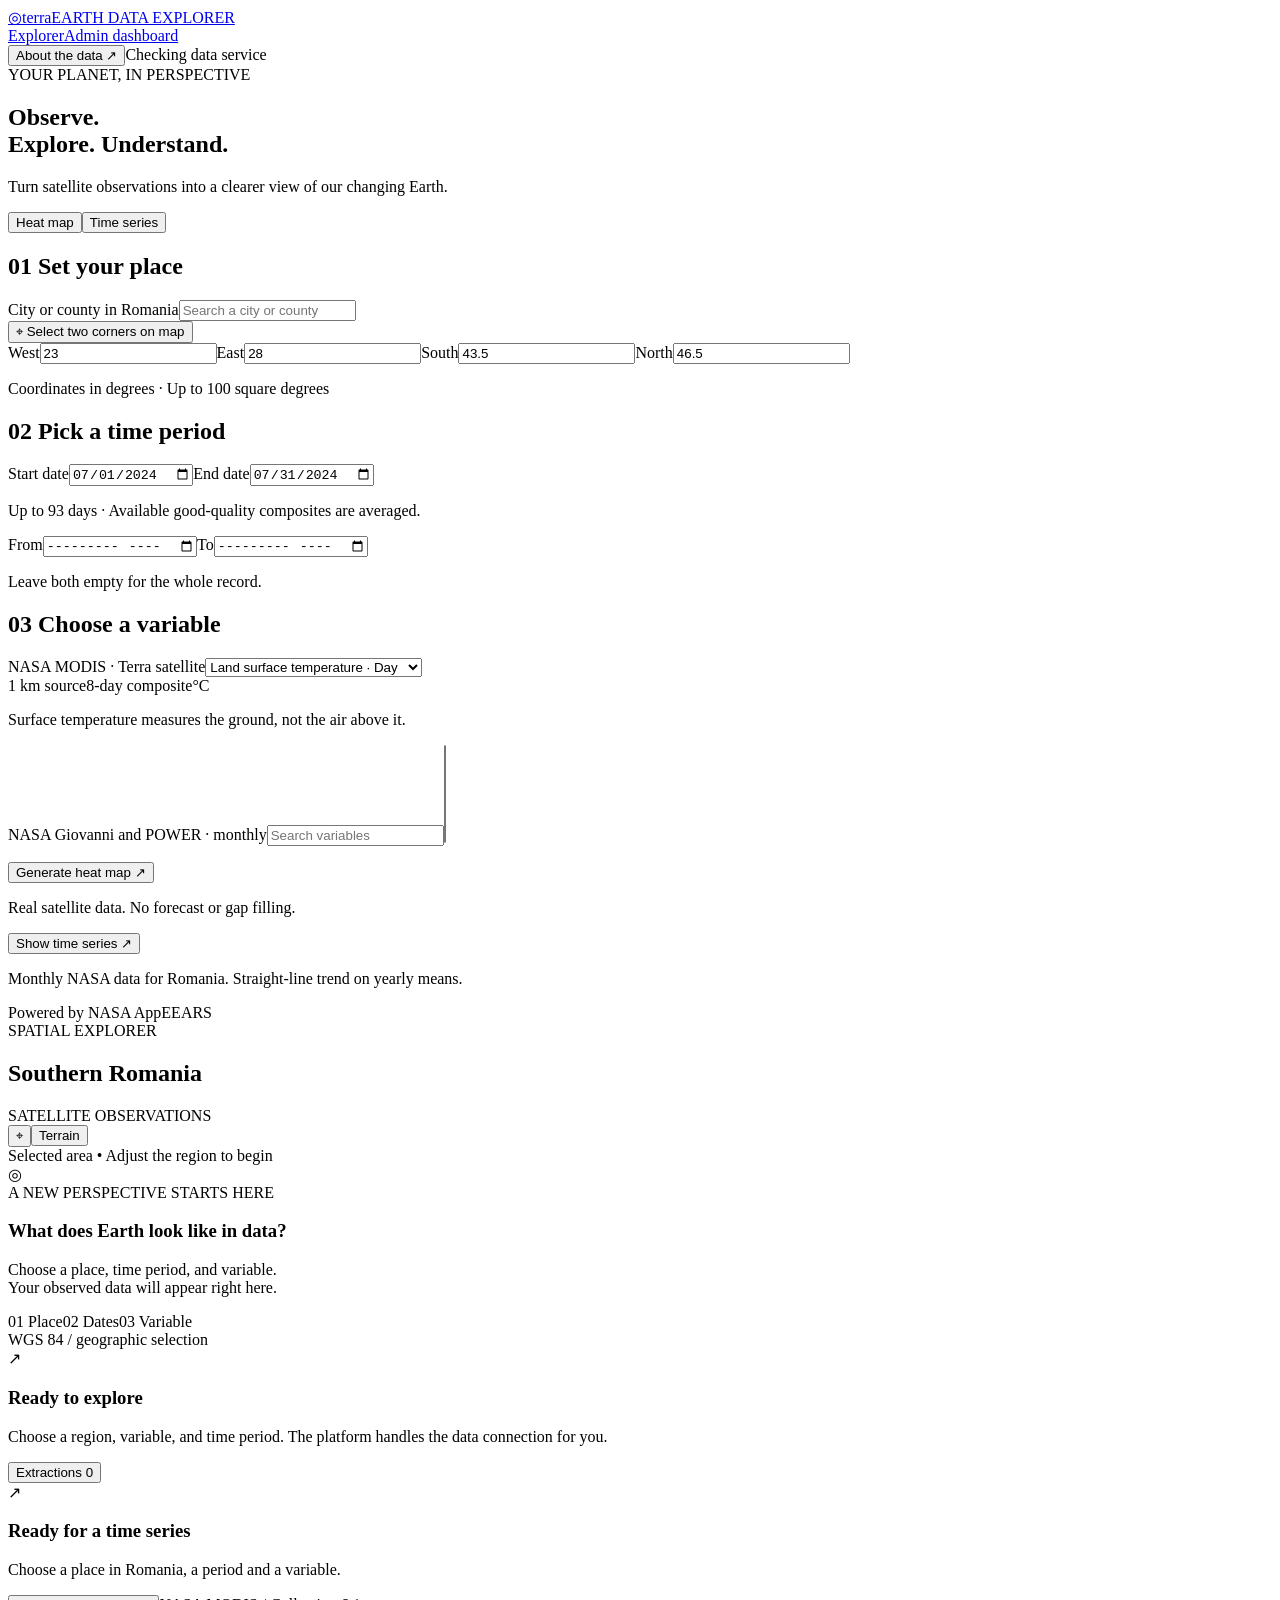
==== static/index.html @ 190c52e5 "Ask for the place first and list only the variables with data there The page now runs place, period," ====
<!doctype html>
<html lang="en">
<head>
  <meta charset="utf-8"><meta name="viewport" content="width=device-width,initial-scale=1">
  <title>Terra / Earth Data Explorer</title>
  <meta name="description" content="Explore observed NASA satellite data across space and time.">
  <link rel="icon" href="data:image/svg+xml,%3Csvg xmlns='http://www.w3.org/2000/svg' viewBox='0 0 60 60'%3E%3Crect width='60' height='60' rx='15' fill='%231b4844'/%3E%3Ccircle cx='30' cy='30' r='18' stroke='%23d5eea0' fill='none' stroke-width='2'/%3E%3Cpath d='M12 30h36M30 12c-16 15-16 21 0 36M30 12c16 15 16 21 0 36' fill='none' stroke='%23d5eea0' stroke-width='2'/%3E%3C/svg%3E">
  <link rel="stylesheet" href="/vendor/leaflet.css"><link rel="stylesheet" href="/style.css">
  <script src="/vendor/leaflet.js" defer></script><script src="/app.js" defer></script><script src="/series.js" defer></script>
</head>
<body>
<header class="topbar">
  <a class="brand" href="/" aria-label="Terra home"><span class="brandmark">◎</span>terra<span class="brand-divider"></span><span class="brand-sub">EARTH DATA EXPLORER</span></a>
  <nav class="top-nav" aria-label="Main navigation"><a class="active" href="/">Explorer</a><a href="/admin" id="admin-link">Admin dashboard</a></nav><div class="top-actions"><button class="text-button" id="about-button">About the data ↗</button><span id="service-badge" class="connection" role="status"><span class="dot"></span><span id="service-label">Checking data service</span></span></div>
</header>
<main class="workspace">
  <aside class="sidebar">
    <div class="intro"><div class="eyebrow">YOUR PLANET, IN PERSPECTIVE</div><h1>Observe. <br>Explore. Understand.</h1><p>Turn satellite observations into a clearer view of our changing Earth.</p></div>
    <form id="explore-form">
      <div class="mode-switch" role="group" aria-label="What to show"><button type="button" id="mode-heat" class="active">Heat map</button><button type="button" id="mode-series">Time series</button></div>
      <section class="control-section"><h2><span>01</span> Set your place</h2>
        <label for="place-search">City or county in Romania</label><input id="place-search" type="search" placeholder="Search a city or county" autocomplete="off"><div id="place-results"></div>
        <button type="button" class="outline-button full" id="draw-button"><span>⌖</span> Select two corners on map</button>
        <div class="bounds-grid"><label>West<input id="west" type="number" step="any" min="-180" max="180" value="23" required></label><label>East<input id="east" type="number" step="any" min="-180" max="180" value="28" required></label><label>South<input id="south" type="number" step="any" min="-85" max="85" value="43.5" required></label><label>North<input id="north" type="number" step="any" min="-85" max="85" value="46.5" required></label></div>
        <p class="field-note">Coordinates in degrees · Up to 100 square degrees</p>
      </section>
      <section class="control-section"><h2><span>02</span> Pick a time period</h2>
        <div class="heat-only"><div class="date-grid"><label>Start date<input id="start" type="date" value="2024-07-01" min="2000-02-24" required></label><label>End date<input id="end" type="date" value="2024-07-31" min="2000-02-24" required></label></div>
        <p class="field-note">Up to 93 days · Available good-quality composites are averaged.</p></div>
        <div class="series-only"><div class="date-grid"><label>From<input id="series-start" type="month" min="1948-01"></label><label>To<input id="series-end" type="month" min="1948-01"></label></div><p class="field-note">Leave both empty for the whole record.</p></div>
      </section>
            <section class="control-section"><h2><span>03</span> Choose a variable</h2>
        <div class="heat-only"><label for="variable">NASA MODIS · Terra satellite</label><select id="variable" name="variable"><option value="lst_day">Land surface temperature · Day</option><option value="lst_night">Land surface temperature · Night</option><option value="ndvi">Vegetation greenness · NDVI</option><option value="evi">Enhanced vegetation index · EVI</option></select>
        <div class="tags"><span>1 km source</span><span id="cadence">8-day composite</span><span id="unit">°C</span></div><p class="field-note" id="variable-note">Surface temperature measures the ground, not the air above it.</p></div>
        <div class="series-only"><label for="series-filter">NASA Giovanni and POWER · monthly</label><input id="series-filter" type="search" placeholder="Search variables" autocomplete="off"><select id="series-variable" size="6" aria-label="Variable"></select><p class="field-note" id="series-variable-note"></p></div>
      </section>
<div class="submit-area"><div class="heat-only"><div id="service-note" class="service-note" hidden></div><button class="primary-button full" type="submit" id="generate-button">Generate heat map <span>↗</span></button><p>Real satellite data. No forecast or gap filling.</p></div><div class="series-only"><button class="primary-button full" type="button" id="series-button">Show time series <span>↗</span></button><p>Monthly NASA data for Romania. Straight-line trend on yearly means.</p></div></div>
    </form>
    <div class="sidebar-footer heat-only"><span class="source-dot"></span> Powered by NASA AppEEARS</div>
  </aside>
  <section class="explorer" aria-label="Earth data map">
    <div class="map-heading"><div><div class="eyebrow">SPATIAL EXPLORER</div><h2 id="map-title">Southern Romania</h2></div><span class="data-badge heat-only">SATELLITE OBSERVATIONS</span></div>
    <div class="map-wrap"><div id="map" aria-label="Interactive map. Use the coordinate fields as a keyboard alternative."></div>
      <div class="map-tools"><button id="fit-button" title="Fit selected region" aria-label="Fit selected region">⌖</button><button id="basemap-button" title="Switch basemap">Terrain</button></div>
      <div class="map-hint" id="map-hint">Selected area <span>•</span> Adjust the region to begin</div>
      <div class="empty-card" id="empty-card"><div class="orb">◎</div><span class="eyebrow">A NEW PERSPECTIVE STARTS HERE</span><h3>What does Earth look like in data?</h3><p>Choose a place, time period, and variable.<br>Your observed data will appear right here.</p><div class="empty-steps"><span>01 Place</span><span>02 Dates</span><span>03 Variable</span></div></div>
      <div class="legend" id="legend" hidden><div class="legend-top"><strong id="legend-title">Temperature</strong><span id="legend-unit">°C</span></div><div class="gradient" id="gradient"></div><div class="legend-values"><span id="legend-min"></span><span id="legend-max"></span></div><label class="opacity-label">Layer opacity<input id="opacity" type="range" min="0" max="1" step="0.05" value="0.85"></label><p>Transparent areas = no good-quality data</p></div>
      <div class="map-coordinates" id="map-coordinates">WGS 84 / geographic selection</div>
    </div>
    <div class="bottom-panel">
      <div class="status-row heat-only"><div class="status-icon" id="status-icon">↗</div><div class="status-copy"><h3 id="status-title">Ready to explore</h3><p id="status-message" role="status" aria-live="polite">Choose a region, variable, and time period. The platform handles the data connection for you.</p><a id="task-link" href="https://appeears.earthdatacloud.nasa.gov/" target="_blank" rel="noreferrer" hidden></a></div><button id="history-button" class="outline-button">Extractions <span id="job-count">0</span></button></div>
      <div class="status-row series-only" id="series-status"><div class="status-icon" id="series-status-icon">↗</div><div class="status-copy"><h3 id="series-status-title">Ready for a time series</h3><p id="series-status-message" role="status" aria-live="polite">Choose a place in Romania, a period and a variable.</p></div></div>
      <div id="result-panel" hidden><div class="result-toolbar"><label for="frame">View composite<select id="frame"><option value="mean">Period mean</option></select></label><div class="download-links"><a id="download-tif" class="outline-button">GeoTIFF ↓</a><a id="download-png" class="outline-button">PNG ↓</a><a id="download-json" class="text-button">Metadata ↗</a></div></div><div class="stats"><div><span>MEAN</span><strong id="stat-mean">—</strong></div><div><span>MINIMUM</span><strong id="stat-min">—</strong></div><div><span>MAXIMUM</span><strong id="stat-max">—</strong></div><div><span>VALID COVERAGE</span><strong id="stat-coverage">—</strong></div></div><p class="field-note">Display-grid statistics · Equal weight per source composite · Missing pixels stay blank</p></div>
      <div id="series-panel" hidden><h3 id="series-title"></h3><svg id="series-chart" viewBox="0 0 800 260" role="img" aria-label="Time series chart"></svg><p id="series-trend" role="status"></p><p class="field-note" id="series-note"></p></div>
    </div>
    <footer class="main-footer"><button class="text-button" id="method-button">Data & methodology ↗</button><span class="heat-only">NASA MODIS <span class="footer-sep">/</span> Collection 6.1</span></footer>
  </section>
</main>
<dialog id="about-dialog"><div class="dialog-top"><div class="eyebrow">DATA & METHODOLOGY</div><button class="close-button" data-close aria-label="Close">×</button></div><h2>Observations, made visible.</h2><p>This app uses NASA AppEEARS to retrieve MODIS Terra Collection 6.1 satellite products: land-surface temperature (MOD11A2) and vegetation indices (MOD13A2).</p><h3>What the colors mean</h3><p>Colors represent physical temperature or a vegetation index. Values are satellite retrievals and composites, not forecasts. Clouds, missing observations, and pixels that fail the quality checks stay transparent.</p><h3>A careful view of time</h3><p>Temperature products span 8 days; vegetation products span 16. The period map is an equally weighted mean of available composites, not a daily or duration-weighted average. Composite start dates identify frames; their observation windows may extend beyond your dates.</p><h3>Display resolution</h3><p>Sources are approximately 1 km. For a responsive map, the app samples a grid of up to 640 pixels per side using nearest neighbors. GeoTIFF exports use that same Web Mercator grid. Statistics describe displayed pixels, not an area-weighted regional mean. Metadata includes the NASA task ID, source filenames, checksums, quality rules, and scale factors.</p><div class="source-links"><a href="https://appeears.earthdatacloud.nasa.gov/api/" target="_blank" rel="noreferrer">AppEEARS · active data provider ↗</a><a href="https://giovanni.gsfc.nasa.gov/" target="_blank" rel="noreferrer">Giovanni · time series ↗</a><a href="https://power.larc.nasa.gov/" target="_blank" rel="noreferrer">NASA POWER · time series ↗</a><a href="https://www.ncei.noaa.gov/cdo-web/" target="_blank" rel="noreferrer">NOAA CDO · station observations ↗</a></div><h3>Time series</h3><p>Monthly values for Romania from NASA Giovanni and NASA POWER. Each variable says whether it is a satellite measurement or a model product. A town is the grid cell that contains it; a box is the mean of the grid cells inside it, weighted by area; a county is the box around its towns, not its exact outline. The trend is a straight line through the yearly means of complete years, with the p-value of its slope and the Mann-Kendall test beside it.</p><p class="field-note">Heat maps come through AppEEARS; time series through Giovanni and POWER. NOAA CDO is a reference link only. Town names: GeoNames, CC BY 4.0.</p></dialog>
<dialog id="history-dialog"><div class="dialog-top"><div class="eyebrow">THIS SERVER SESSION</div><button class="close-button" data-close aria-label="Close">×</button></div><h2>Your extractions</h2><p>Tasks continue while this server is running. Download results before the server restarts. Your extraction history is private to this browser session.</p><div id="history-list"></div></dialog>
<noscript>This application requires JavaScript for the interactive map and NASA data requests.</noscript>
</body></html>
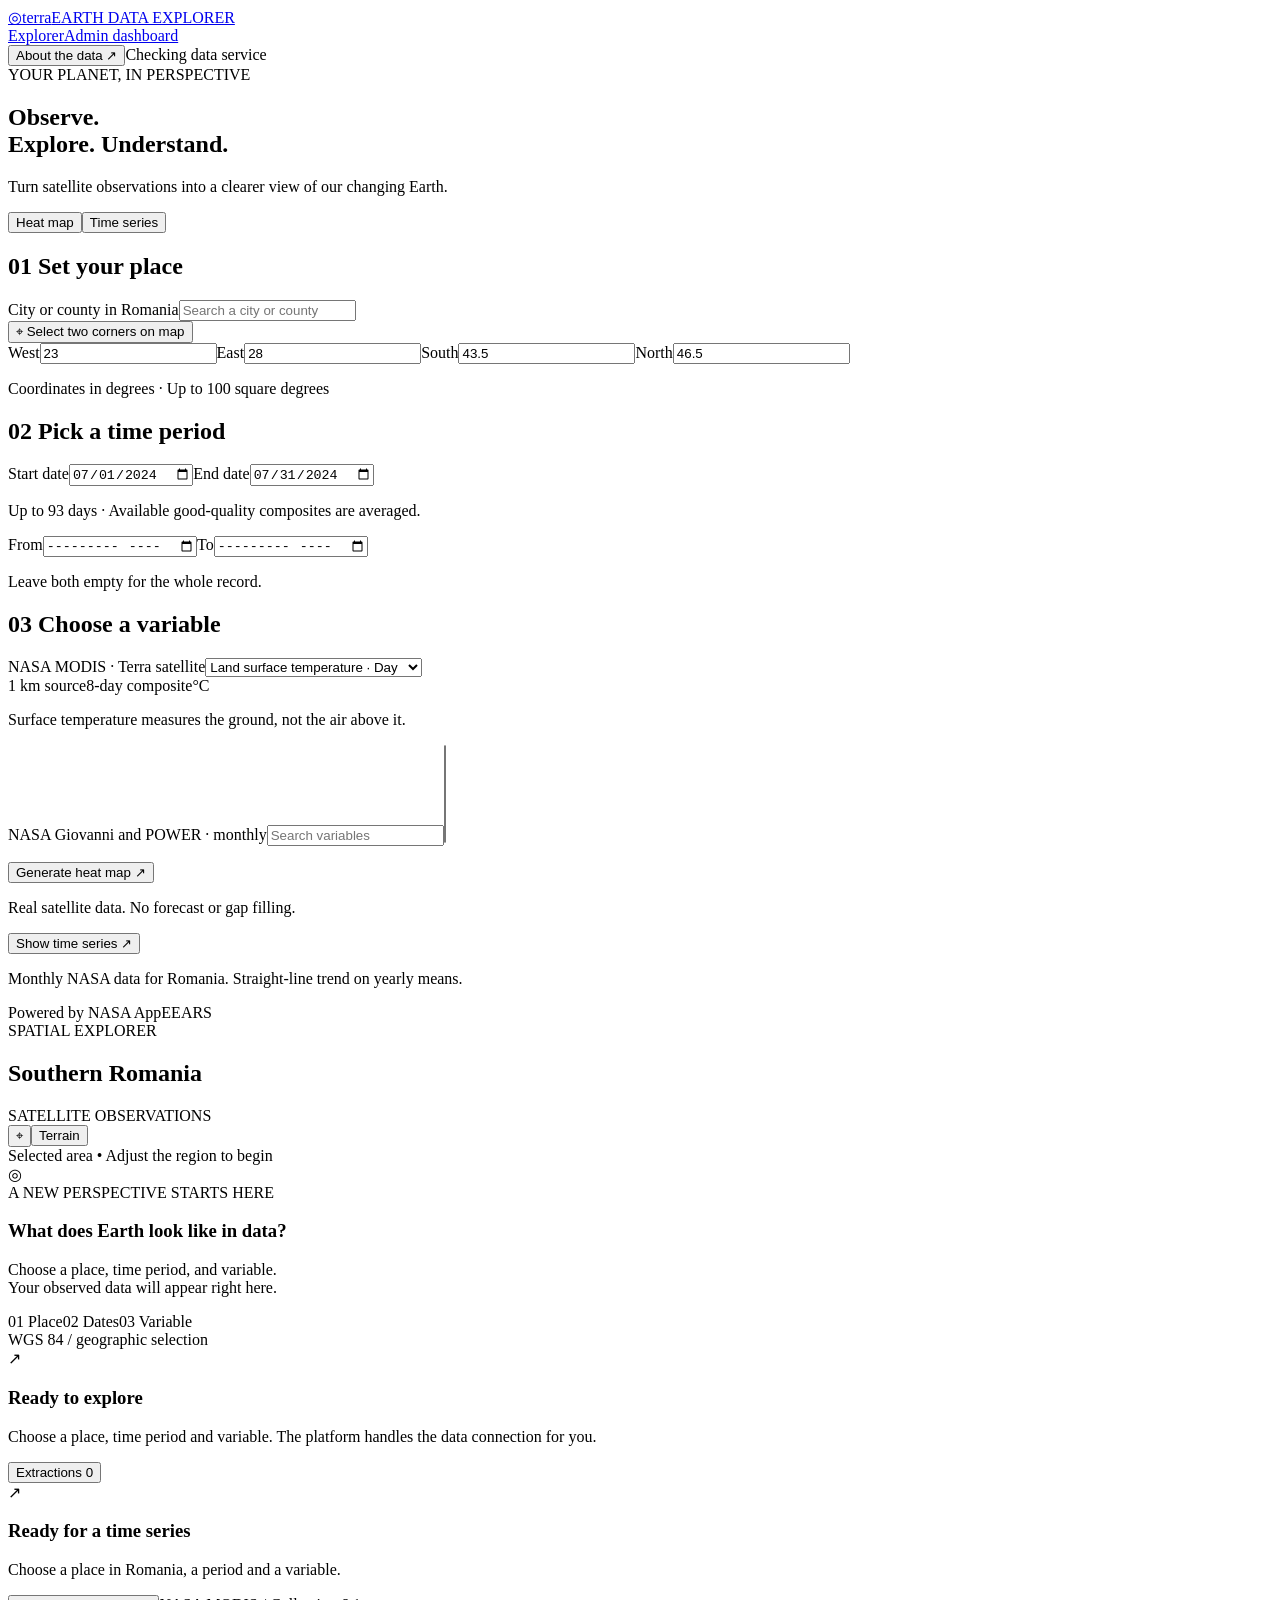
==== commit bba470e1: "Fix the findings of the follow-up review Enter in the place search box sent the form, so a heat map " ====
--- a/static/index.html
+++ b/static/index.html
@@ -48,7 +48,7 @@
       <div class="map-coordinates" id="map-coordinates">WGS 84 / geographic selection</div>
     </div>
     <div class="bottom-panel">
-      <div class="status-row heat-only"><div class="status-icon" id="status-icon">↗</div><div class="status-copy"><h3 id="status-title">Ready to explore</h3><p id="status-message" role="status" aria-live="polite">Choose a region, variable, and time period. The platform handles the data connection for you.</p><a id="task-link" href="https://appeears.earthdatacloud.nasa.gov/" target="_blank" rel="noreferrer" hidden></a></div><button id="history-button" class="outline-button">Extractions <span id="job-count">0</span></button></div>
+      <div class="status-row heat-only"><div class="status-icon" id="status-icon">↗</div><div class="status-copy"><h3 id="status-title">Ready to explore</h3><p id="status-message" role="status" aria-live="polite">Choose a place, time period and variable. The platform handles the data connection for you.</p><a id="task-link" href="https://appeears.earthdatacloud.nasa.gov/" target="_blank" rel="noreferrer" hidden></a></div><button id="history-button" class="outline-button">Extractions <span id="job-count">0</span></button></div>
       <div class="status-row series-only" id="series-status"><div class="status-icon" id="series-status-icon">↗</div><div class="status-copy"><h3 id="series-status-title">Ready for a time series</h3><p id="series-status-message" role="status" aria-live="polite">Choose a place in Romania, a period and a variable.</p></div></div>
       <div id="result-panel" hidden><div class="result-toolbar"><label for="frame">View composite<select id="frame"><option value="mean">Period mean</option></select></label><div class="download-links"><a id="download-tif" class="outline-button">GeoTIFF ↓</a><a id="download-png" class="outline-button">PNG ↓</a><a id="download-json" class="text-button">Metadata ↗</a></div></div><div class="stats"><div><span>MEAN</span><strong id="stat-mean">—</strong></div><div><span>MINIMUM</span><strong id="stat-min">—</strong></div><div><span>MAXIMUM</span><strong id="stat-max">—</strong></div><div><span>VALID COVERAGE</span><strong id="stat-coverage">—</strong></div></div><p class="field-note">Display-grid statistics · Equal weight per source composite · Missing pixels stay blank</p></div>
       <div id="series-panel" hidden><h3 id="series-title"></h3><svg id="series-chart" viewBox="0 0 800 260" role="img" aria-label="Time series chart"></svg><p id="series-trend" role="status"></p><p class="field-note" id="series-note"></p></div>
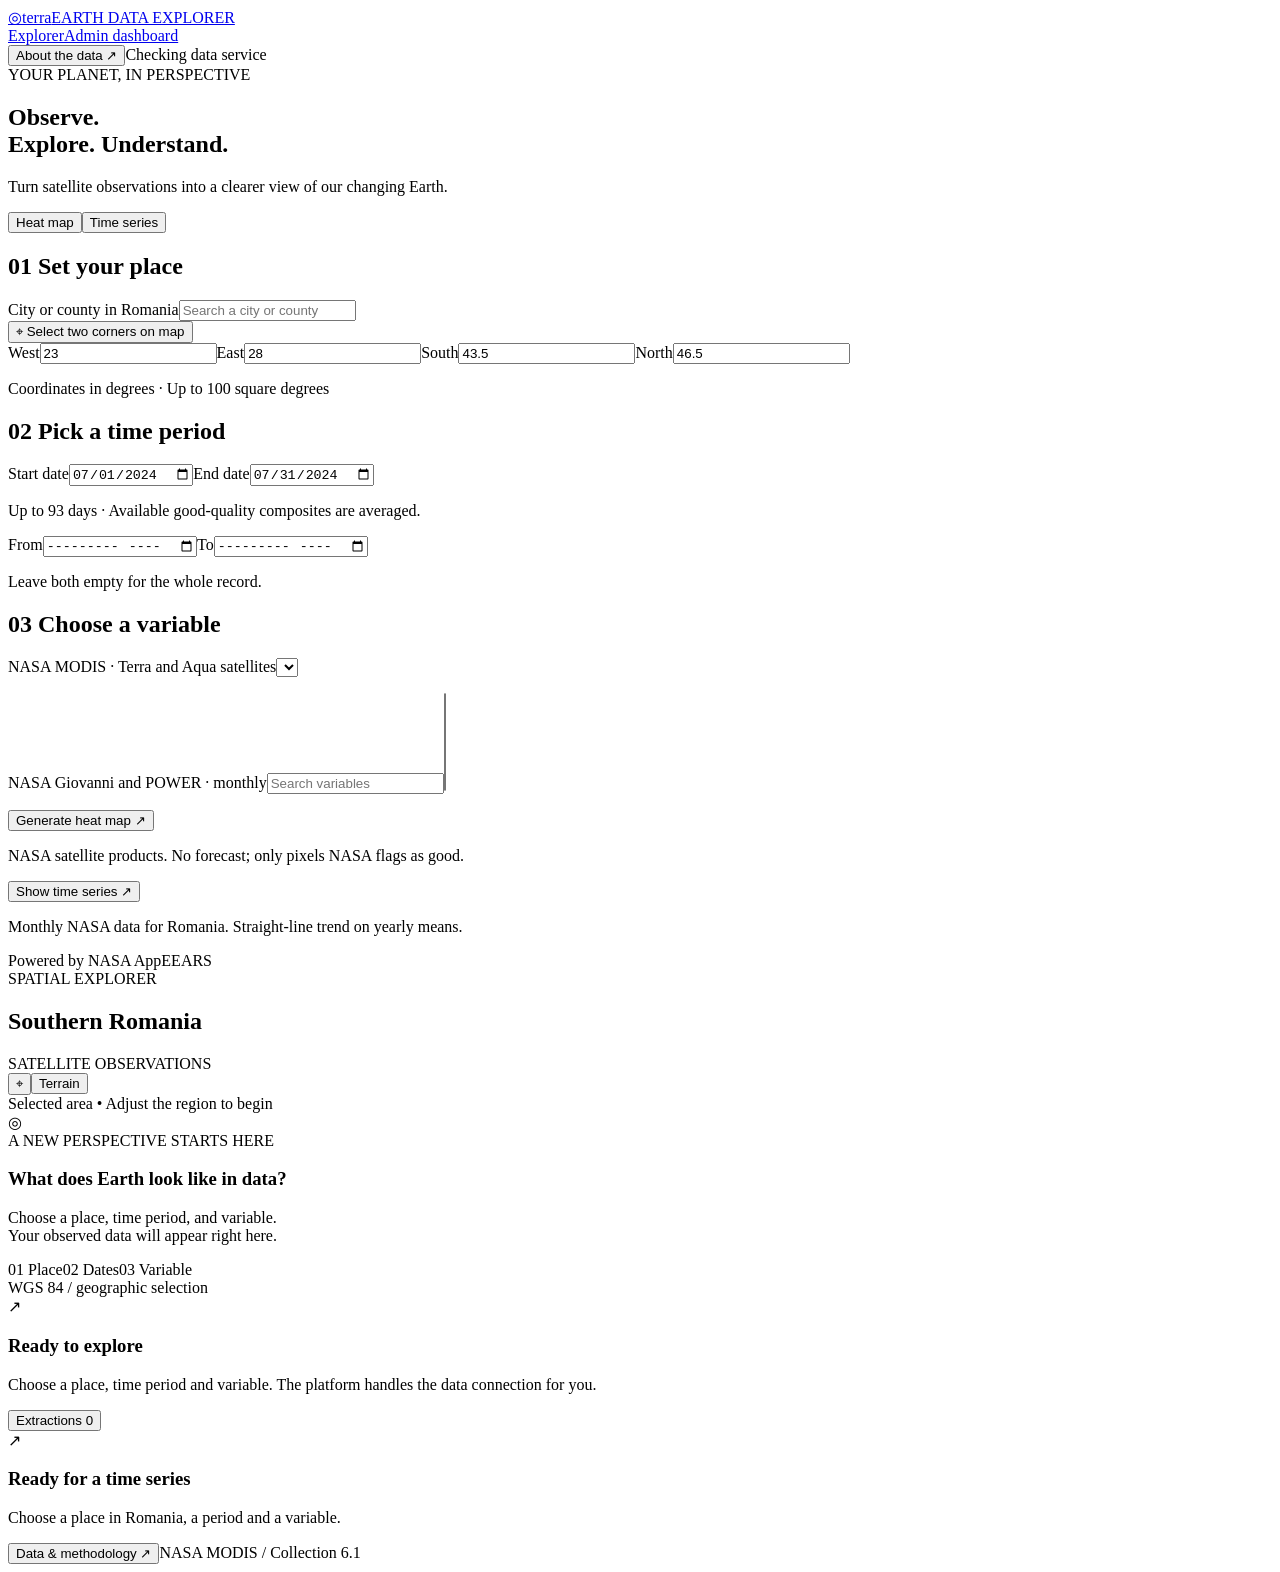
==== commit de3d482b: "Load the heat-map variable list from the server for the chosen dates The page no longer carries four" ====
--- a/static/index.html
+++ b/static/index.html
@@ -30,11 +30,11 @@
         <div class="series-only"><div class="date-grid"><label>From<input id="series-start" type="month" min="1948-01"></label><label>To<input id="series-end" type="month" min="1948-01"></label></div><p class="field-note">Leave both empty for the whole record.</p></div>
       </section>
             <section class="control-section"><h2><span>03</span> Choose a variable</h2>
-        <div class="heat-only"><label for="variable">NASA MODIS · Terra satellite</label><select id="variable" name="variable"><option value="lst_day">Land surface temperature · Day</option><option value="lst_night">Land surface temperature · Night</option><option value="ndvi">Vegetation greenness · NDVI</option><option value="evi">Enhanced vegetation index · EVI</option></select>
-        <div class="tags"><span>1 km source</span><span id="cadence">8-day composite</span><span id="unit">°C</span></div><p class="field-note" id="variable-note">Surface temperature measures the ground, not the air above it.</p></div>
+        <div class="heat-only"><label for="variable">NASA MODIS · Terra and Aqua satellites</label><select id="variable" name="variable"></select>
+        <div class="tags" id="variable-tags" hidden><span id="resolution"></span><span id="cadence"></span><span id="unit"></span></div><p class="field-note" id="variable-note"></p><p class="field-note" id="variable-count" hidden></p></div>
         <div class="series-only"><label for="series-filter">NASA Giovanni and POWER · monthly</label><input id="series-filter" type="search" placeholder="Search variables" autocomplete="off"><select id="series-variable" size="6" aria-label="Variable"></select><p class="field-note" id="series-variable-note"></p></div>
       </section>
-<div class="submit-area"><div class="heat-only"><div id="service-note" class="service-note" hidden></div><button class="primary-button full" type="submit" id="generate-button">Generate heat map <span>↗</span></button><p>Real satellite data. No forecast or gap filling.</p></div><div class="series-only"><button class="primary-button full" type="button" id="series-button">Show time series <span>↗</span></button><p>Monthly NASA data for Romania. Straight-line trend on yearly means.</p></div></div>
+<div class="submit-area"><div class="heat-only"><div id="service-note" class="service-note" hidden></div><button class="primary-button full" type="submit" id="generate-button">Generate heat map <span>↗</span></button><p>NASA satellite products. No forecast; only pixels NASA flags as good.</p></div><div class="series-only"><button class="primary-button full" type="button" id="series-button">Show time series <span>↗</span></button><p>Monthly NASA data for Romania. Straight-line trend on yearly means.</p></div></div>
     </form>
     <div class="sidebar-footer heat-only"><span class="source-dot"></span> Powered by NASA AppEEARS</div>
   </aside>
@@ -56,7 +56,7 @@
     <footer class="main-footer"><button class="text-button" id="method-button">Data & methodology ↗</button><span class="heat-only">NASA MODIS <span class="footer-sep">/</span> Collection 6.1</span></footer>
   </section>
 </main>
-<dialog id="about-dialog"><div class="dialog-top"><div class="eyebrow">DATA & METHODOLOGY</div><button class="close-button" data-close aria-label="Close">×</button></div><h2>Observations, made visible.</h2><p>This app uses NASA AppEEARS to retrieve MODIS Terra Collection 6.1 satellite products: land-surface temperature (MOD11A2) and vegetation indices (MOD13A2).</p><h3>What the colors mean</h3><p>Colors represent physical temperature or a vegetation index. Values are satellite retrievals and composites, not forecasts. Clouds, missing observations, and pixels that fail the quality checks stay transparent.</p><h3>A careful view of time</h3><p>Temperature products span 8 days; vegetation products span 16. The period map is an equally weighted mean of available composites, not a daily or duration-weighted average. Composite start dates identify frames; their observation windows may extend beyond your dates.</p><h3>Display resolution</h3><p>Sources are approximately 1 km. For a responsive map, the app samples a grid of up to 640 pixels per side using nearest neighbors. GeoTIFF exports use that same Web Mercator grid. Statistics describe displayed pixels, not an area-weighted regional mean. Metadata includes the NASA task ID, source filenames, checksums, quality rules, and scale factors.</p><div class="source-links"><a href="https://appeears.earthdatacloud.nasa.gov/api/" target="_blank" rel="noreferrer">AppEEARS · active data provider ↗</a><a href="https://giovanni.gsfc.nasa.gov/" target="_blank" rel="noreferrer">Giovanni · time series ↗</a><a href="https://power.larc.nasa.gov/" target="_blank" rel="noreferrer">NASA POWER · time series ↗</a><a href="https://www.ncei.noaa.gov/cdo-web/" target="_blank" rel="noreferrer">NOAA CDO · station observations ↗</a></div><h3>Time series</h3><p>Monthly values for Romania from NASA Giovanni and NASA POWER. Each variable says whether it is a satellite measurement or a model product. A town is the grid cell that contains it; a box is the mean of the grid cells inside it, weighted by area; a county is the box around its towns, not its exact outline. The trend is a straight line through the yearly means of complete years, with the p-value of its slope and the Mann-Kendall test beside it.</p><p class="field-note">Heat maps come through AppEEARS; time series through Giovanni and POWER. NOAA CDO is a reference link only. Town names: GeoNames, CC BY 4.0.</p></dialog>
+<dialog id="about-dialog"><div class="dialog-top"><div class="eyebrow">DATA & METHODOLOGY</div><button class="close-button" data-close aria-label="Close">×</button></div><h2>Observations, made visible.</h2><p>This app uses NASA AppEEARS to retrieve MODIS Collection 6.1 products from the Terra and Aqua satellites: land-surface temperature (MOD11A2, MYD11A2), vegetation indices (MOD13A2, MYD13A2), leaf area index and FPAR (MOD15A2H), plant growth (MOD17A2HGF) and evapotranspiration (MOD16A2GF). The list shows the variables that have data in your dates.</p><h3>What the colors mean</h3><p>Colors represent the variable's physical value. Temperature, vegetation indices, leaf area and FPAR are satellite retrievals. Evapotranspiration and plant growth are NASA estimates computed from satellite and weather-model data. None is a forecast. Clouds, missing observations, and pixels that fail NASA's quality flags stay transparent.</p><h3>A careful view of time</h3><p>Vegetation indices span 16 days; the other products span 8. The period map is an equally weighted mean of available composites, not a daily or duration-weighted average. Composite start dates identify frames; their observation windows may extend beyond your dates.</p><h3>Display resolution</h3><p>Sources are approximately 1 km or 500 m. For a responsive map, the app samples a grid of up to 640 pixels per side using nearest neighbors. GeoTIFF exports use that same Web Mercator grid. Statistics describe displayed pixels, not an area-weighted regional mean. Metadata includes the NASA task ID, source filenames, checksums, quality rules, and scale factors.</p><div class="source-links"><a href="https://appeears.earthdatacloud.nasa.gov/api/" target="_blank" rel="noreferrer">AppEEARS · active data provider ↗</a><a href="https://giovanni.gsfc.nasa.gov/" target="_blank" rel="noreferrer">Giovanni · time series ↗</a><a href="https://power.larc.nasa.gov/" target="_blank" rel="noreferrer">NASA POWER · time series ↗</a><a href="https://www.ncei.noaa.gov/cdo-web/" target="_blank" rel="noreferrer">NOAA CDO · station observations ↗</a></div><h3>Time series</h3><p>Monthly values for Romania from NASA Giovanni and NASA POWER. Each variable says whether it is a satellite measurement or a model product. A town is the grid cell that contains it; a box is the mean of the grid cells inside it, weighted by area; a county is the box around its towns, not its exact outline. The trend is a straight line through the yearly means of complete years, with the p-value of its slope and the Mann-Kendall test beside it.</p><p class="field-note">Heat maps come through AppEEARS; time series through Giovanni and POWER. NOAA CDO is a reference link only. Town names: GeoNames, CC BY 4.0.</p></dialog>
 <dialog id="history-dialog"><div class="dialog-top"><div class="eyebrow">THIS SERVER SESSION</div><button class="close-button" data-close aria-label="Close">×</button></div><h2>Your extractions</h2><p>Tasks continue while this server is running. Download results before the server restarts. Your extraction history is private to this browser session.</p><div id="history-list"></div></dialog>
 <noscript>This application requires JavaScript for the interactive map and NASA data requests.</noscript>
 </body></html>
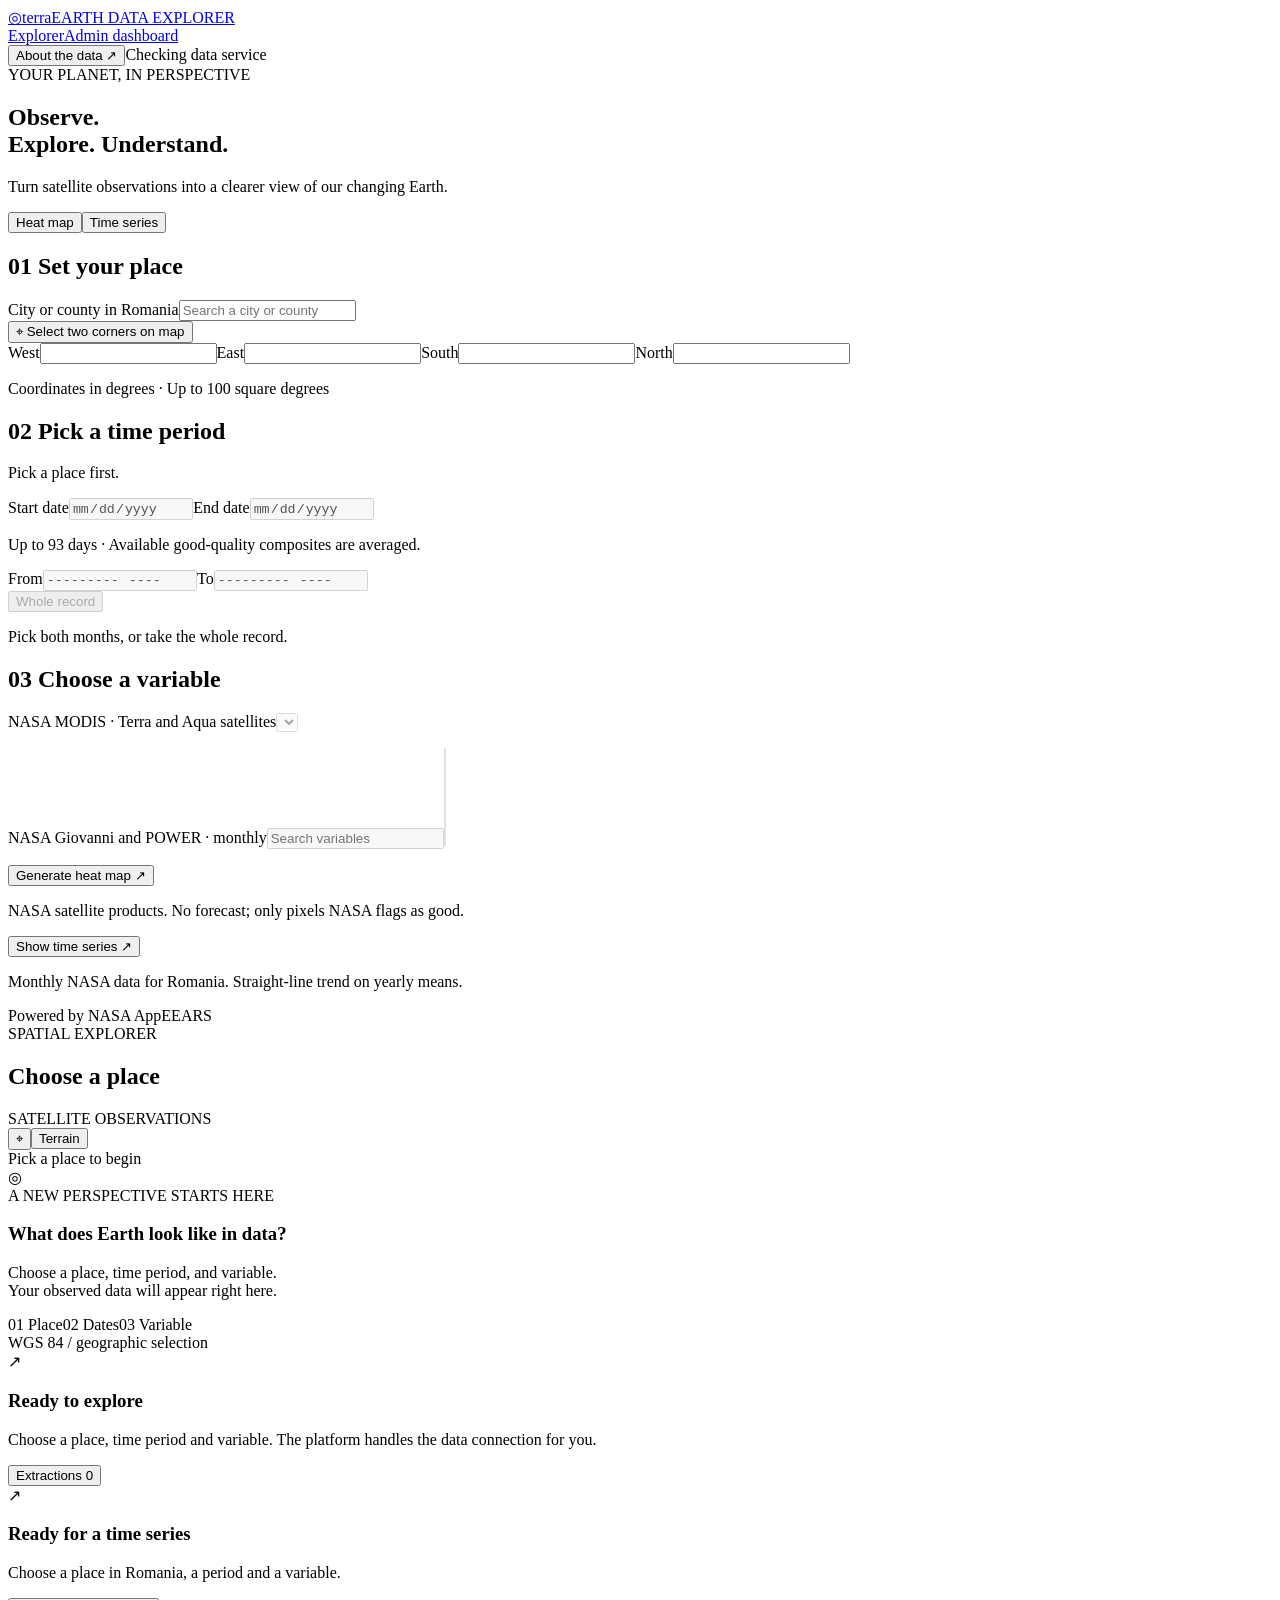
==== commit 7bdce36b: "Take the three steps in order: place, then period, then variable The page opens with nothing picked." ====
--- a/static/index.html
+++ b/static/index.html
@@ -21,28 +21,29 @@
       <section class="control-section"><h2><span>01</span> Set your place</h2>
         <label for="place-search">City or county in Romania</label><input id="place-search" type="search" placeholder="Search a city or county" autocomplete="off"><div id="place-results"></div>
         <button type="button" class="outline-button full" id="draw-button"><span>⌖</span> Select two corners on map</button>
-        <div class="bounds-grid"><label>West<input id="west" type="number" step="any" min="-180" max="180" value="23" required></label><label>East<input id="east" type="number" step="any" min="-180" max="180" value="28" required></label><label>South<input id="south" type="number" step="any" min="-85" max="85" value="43.5" required></label><label>North<input id="north" type="number" step="any" min="-85" max="85" value="46.5" required></label></div>
+        <div class="bounds-grid"><label>West<input id="west" type="number" step="any" min="-180" max="180" required></label><label>East<input id="east" type="number" step="any" min="-180" max="180" required></label><label>South<input id="south" type="number" step="any" min="-85" max="85" required></label><label>North<input id="north" type="number" step="any" min="-85" max="85" required></label></div>
         <p class="field-note">Coordinates in degrees · Up to 100 square degrees</p>
       </section>
-      <section class="control-section"><h2><span>02</span> Pick a time period</h2>
-        <div class="heat-only"><div class="date-grid"><label>Start date<input id="start" type="date" value="2024-07-01" min="2000-02-24" required></label><label>End date<input id="end" type="date" value="2024-07-31" min="2000-02-24" required></label></div>
+      <section class="control-section locked" id="step-period"><h2><span>02</span> Pick a time period</h2>
+        <p class="field-note" id="period-hint">Pick a place first.</p>
+        <div class="heat-only"><div class="date-grid"><label>Start date<input id="start" type="date" min="2000-02-24" required disabled></label><label>End date<input id="end" type="date" min="2000-02-24" required disabled></label></div>
         <p class="field-note">Up to 93 days · Available good-quality composites are averaged.</p></div>
-        <div class="series-only"><div class="date-grid"><label>From<input id="series-start" type="month" min="1948-01"></label><label>To<input id="series-end" type="month" min="1948-01"></label></div><p class="field-note">Leave both empty for the whole record.</p></div>
+        <div class="series-only"><div class="date-grid"><label>From<input id="series-start" type="month" min="1948-01" disabled></label><label>To<input id="series-end" type="month" min="1948-01" disabled></label></div><button type="button" class="outline-button full" id="series-whole" disabled>Whole record</button><p class="field-note">Pick both months, or take the whole record.</p></div>
       </section>
-            <section class="control-section"><h2><span>03</span> Choose a variable</h2>
-        <div class="heat-only"><label for="variable">NASA MODIS · Terra and Aqua satellites</label><select id="variable" name="variable"></select>
+      <section class="control-section locked" id="step-variable"><h2><span>03</span> Choose a variable</h2>
+        <div class="heat-only"><label for="variable">NASA MODIS · Terra and Aqua satellites</label><select id="variable" name="variable" disabled></select>
         <div class="tags" id="variable-tags" hidden><span id="resolution"></span><span id="cadence"></span><span id="unit"></span></div><p class="field-note" id="variable-note"></p><p class="field-note" id="variable-count" hidden></p></div>
-        <div class="series-only"><label for="series-filter">NASA Giovanni and POWER · monthly</label><input id="series-filter" type="search" placeholder="Search variables" autocomplete="off"><select id="series-variable" size="6" aria-label="Variable"></select><p class="field-note" id="series-variable-note"></p></div>
+        <div class="series-only"><label for="series-filter">NASA Giovanni and POWER · monthly</label><input id="series-filter" type="search" placeholder="Search variables" autocomplete="off" disabled><select id="series-variable" size="6" aria-label="Variable" disabled></select><p class="field-note" id="series-variable-note"></p></div>
       </section>
 <div class="submit-area"><div class="heat-only"><div id="service-note" class="service-note" hidden></div><button class="primary-button full" type="submit" id="generate-button">Generate heat map <span>↗</span></button><p>NASA satellite products. No forecast; only pixels NASA flags as good.</p></div><div class="series-only"><button class="primary-button full" type="button" id="series-button">Show time series <span>↗</span></button><p>Monthly NASA data for Romania. Straight-line trend on yearly means.</p></div></div>
     </form>
     <div class="sidebar-footer heat-only"><span class="source-dot"></span> Powered by NASA AppEEARS</div>
   </aside>
   <section class="explorer" aria-label="Earth data map">
-    <div class="map-heading"><div><div class="eyebrow">SPATIAL EXPLORER</div><h2 id="map-title">Southern Romania</h2></div><span class="data-badge heat-only">SATELLITE OBSERVATIONS</span></div>
+    <div class="map-heading"><div><div class="eyebrow">SPATIAL EXPLORER</div><h2 id="map-title">Choose a place</h2></div><span class="data-badge heat-only">SATELLITE OBSERVATIONS</span></div>
     <div class="map-wrap"><div id="map" aria-label="Interactive map. Use the coordinate fields as a keyboard alternative."></div>
       <div class="map-tools"><button id="fit-button" title="Fit selected region" aria-label="Fit selected region">⌖</button><button id="basemap-button" title="Switch basemap">Terrain</button></div>
-      <div class="map-hint" id="map-hint">Selected area <span>•</span> Adjust the region to begin</div>
+      <div class="map-hint" id="map-hint">Pick a place to begin</div>
       <div class="empty-card" id="empty-card"><div class="orb">◎</div><span class="eyebrow">A NEW PERSPECTIVE STARTS HERE</span><h3>What does Earth look like in data?</h3><p>Choose a place, time period, and variable.<br>Your observed data will appear right here.</p><div class="empty-steps"><span>01 Place</span><span>02 Dates</span><span>03 Variable</span></div></div>
       <div class="legend" id="legend" hidden><div class="legend-top"><strong id="legend-title">Temperature</strong><span id="legend-unit">°C</span></div><div class="gradient" id="gradient"></div><div class="legend-values"><span id="legend-min"></span><span id="legend-max"></span></div><label class="opacity-label">Layer opacity<input id="opacity" type="range" min="0" max="1" step="0.05" value="0.85"></label><p>Transparent areas = no good-quality data</p></div>
       <div class="map-coordinates" id="map-coordinates">WGS 84 / geographic selection</div>
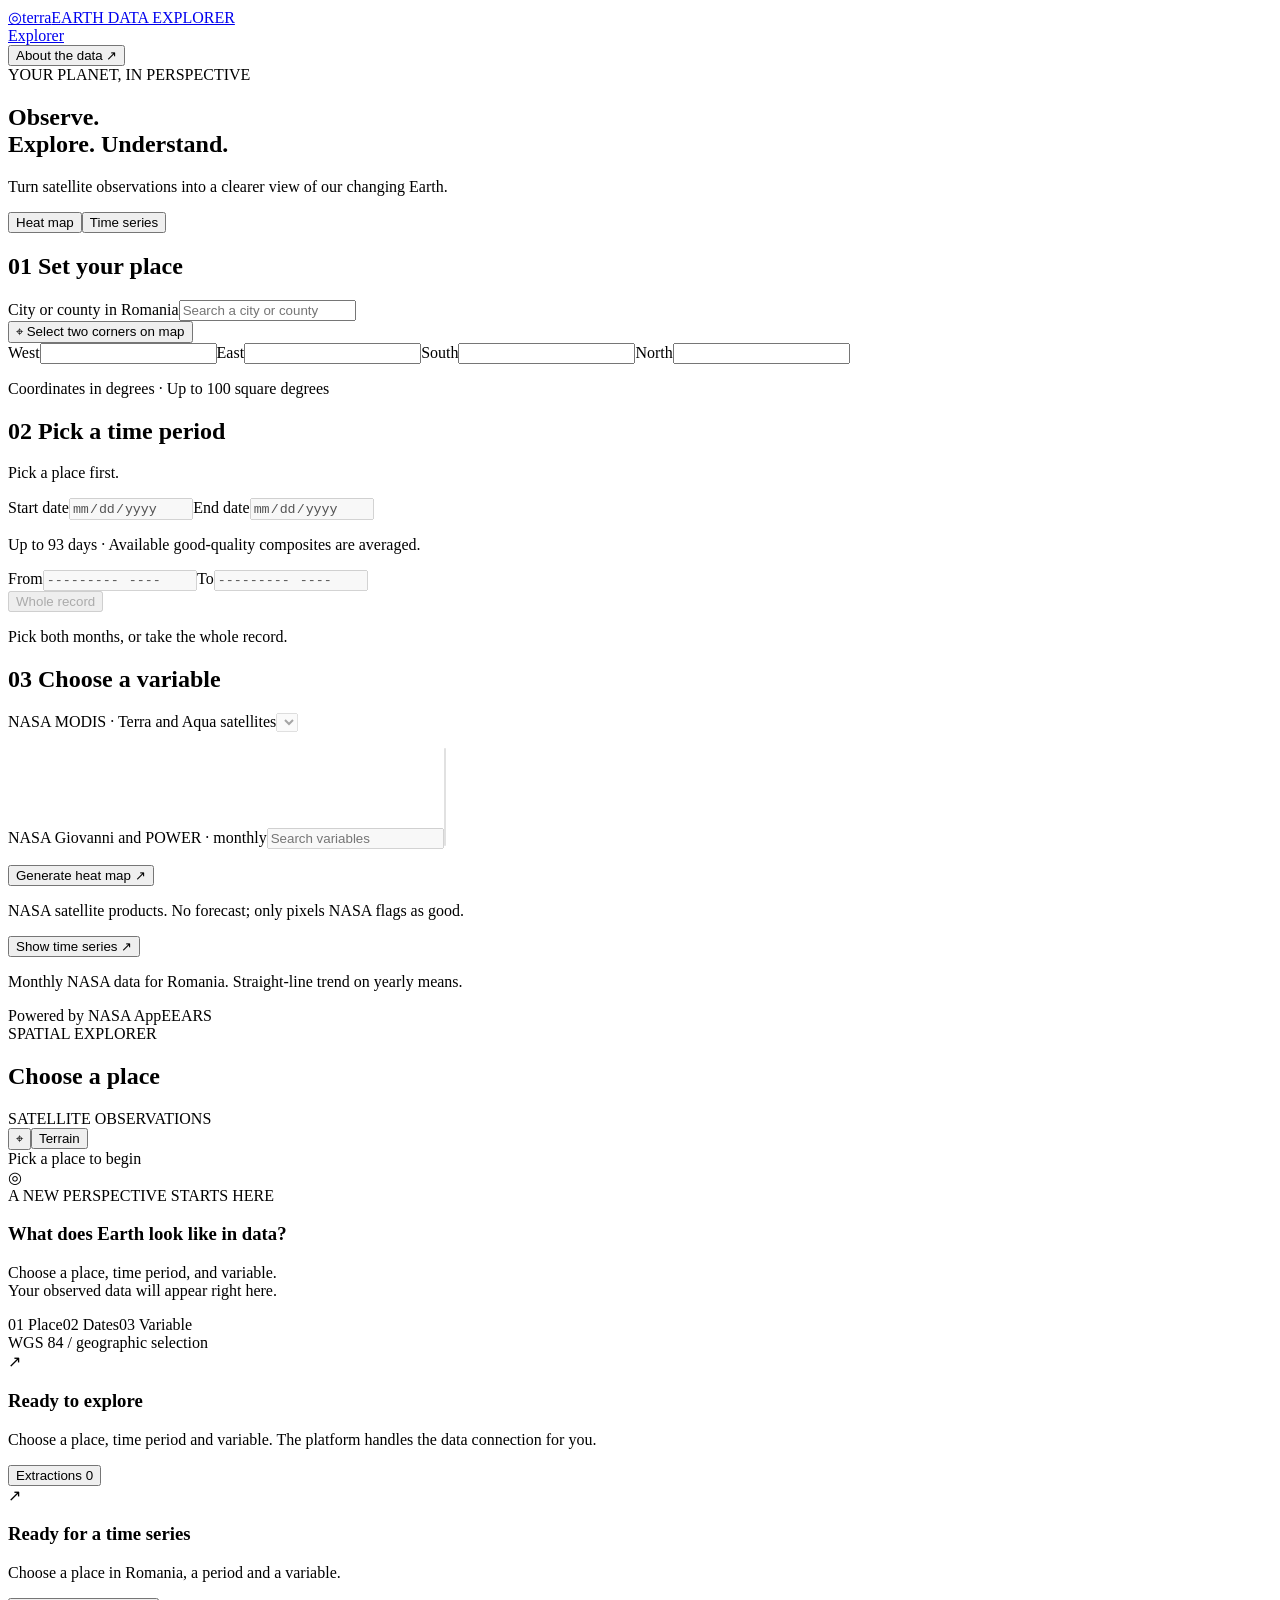
==== commit 92000d5d: "Remove the admin dashboard and the NASA status pill The /admin page, every /api/admin/ address, the " ====
--- a/static/index.html
+++ b/static/index.html
@@ -11,7 +11,7 @@
 <body>
 <header class="topbar">
   <a class="brand" href="/" aria-label="Terra home"><span class="brandmark">◎</span>terra<span class="brand-divider"></span><span class="brand-sub">EARTH DATA EXPLORER</span></a>
-  <nav class="top-nav" aria-label="Main navigation"><a class="active" href="/">Explorer</a><a href="/admin" id="admin-link">Admin dashboard</a></nav><div class="top-actions"><button class="text-button" id="about-button">About the data ↗</button><span id="service-badge" class="connection" role="status"><span class="dot"></span><span id="service-label">Checking data service</span></span></div>
+  <nav class="top-nav" aria-label="Main navigation"><a class="active" href="/">Explorer</a></nav><div class="top-actions"><button class="text-button" id="about-button">About the data ↗</button></div>
 </header>
 <main class="workspace">
   <aside class="sidebar">
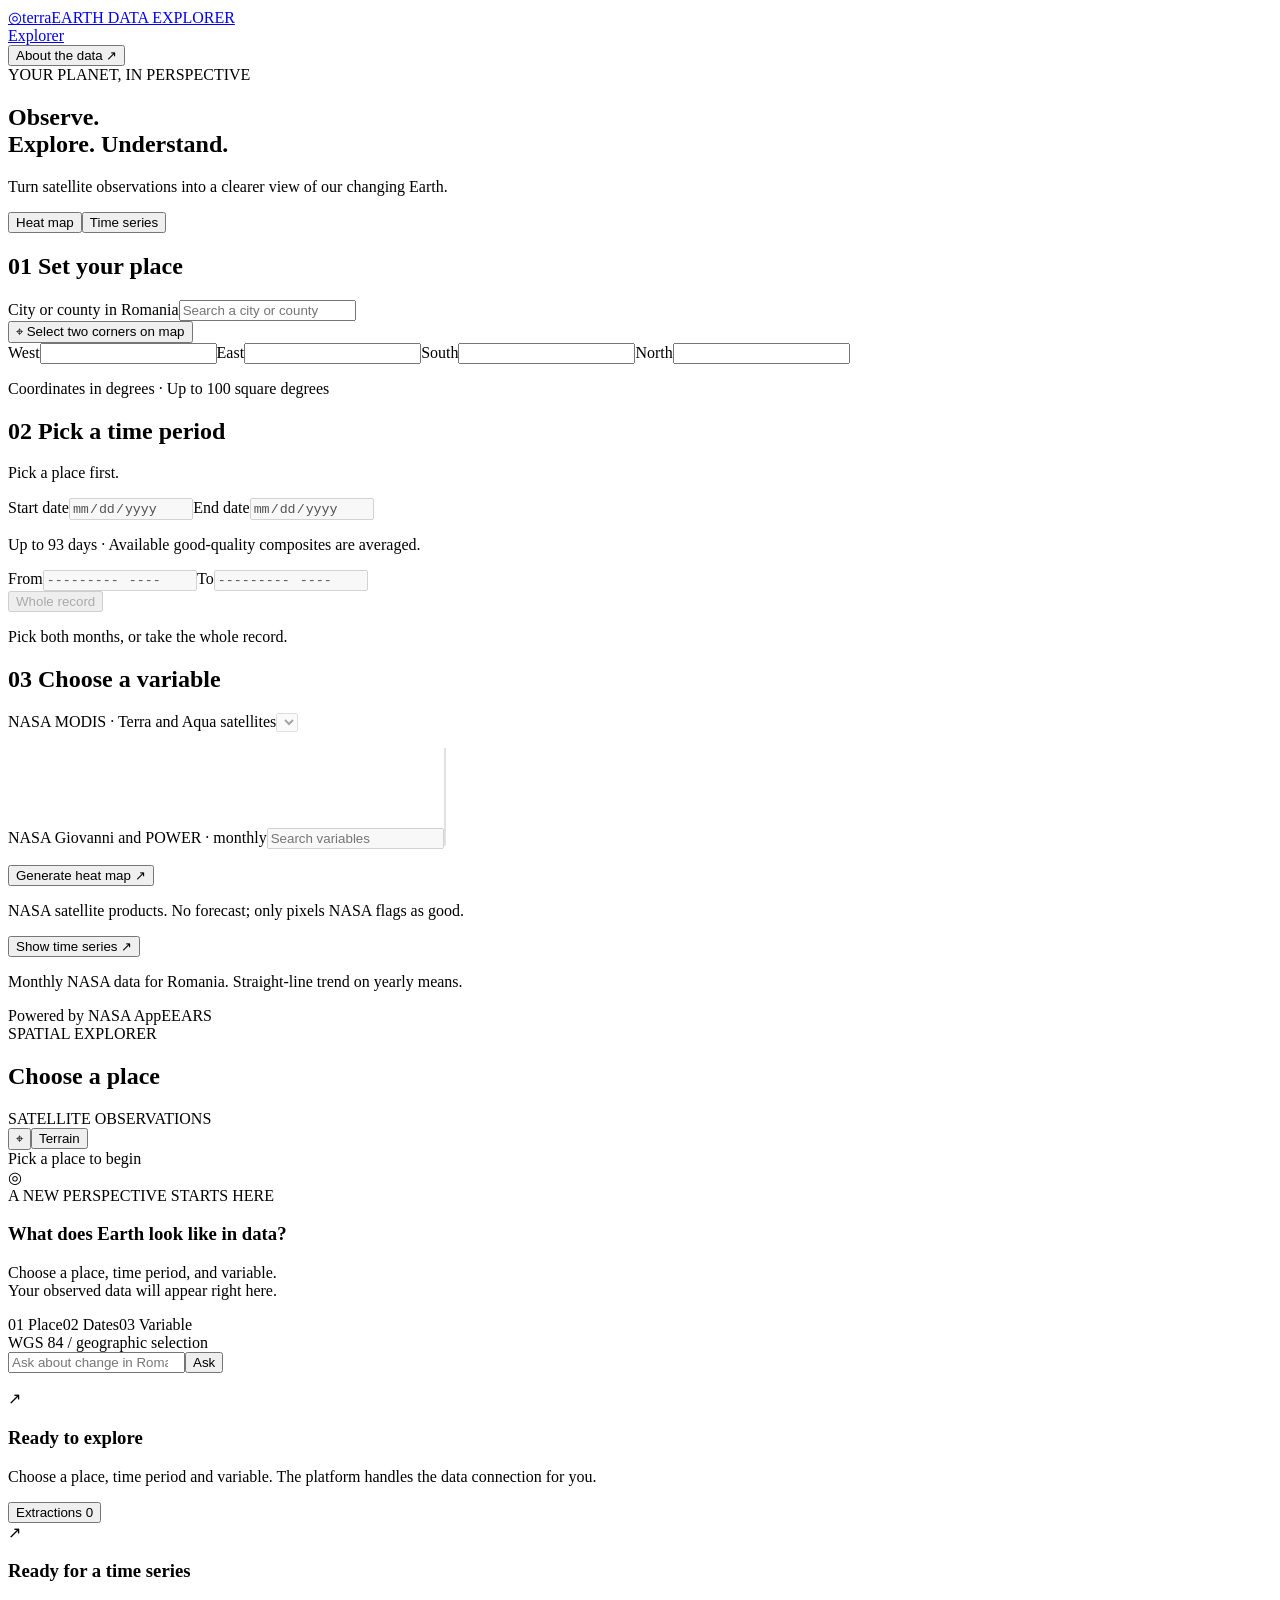
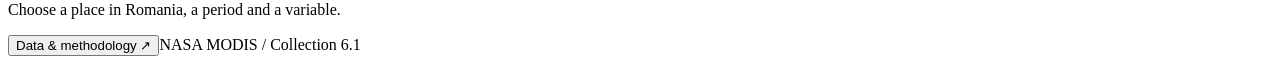
==== commit 4379356e: "ai chat and insights" ====
--- a/static/index.html
+++ b/static/index.html
@@ -49,10 +49,11 @@
       <div class="map-coordinates" id="map-coordinates">WGS 84 / geographic selection</div>
     </div>
     <div class="bottom-panel">
+      <form id="ask-form" class="series-only"><input id="ask-input" type="search" maxlength="300" placeholder="Ask about change in Romania, for example: Where is it warming fastest?" autocomplete="off"><button class="outline-button" id="ask-button">Ask</button></form><p class="field-note series-only" id="ask-answer" role="status"></p>
       <div class="status-row heat-only"><div class="status-icon" id="status-icon">↗</div><div class="status-copy"><h3 id="status-title">Ready to explore</h3><p id="status-message" role="status" aria-live="polite">Choose a place, time period and variable. The platform handles the data connection for you.</p><a id="task-link" href="https://appeears.earthdatacloud.nasa.gov/" target="_blank" rel="noreferrer" hidden></a></div><button id="history-button" class="outline-button">Extractions <span id="job-count">0</span></button></div>
       <div class="status-row series-only" id="series-status"><div class="status-icon" id="series-status-icon">↗</div><div class="status-copy"><h3 id="series-status-title">Ready for a time series</h3><p id="series-status-message" role="status" aria-live="polite">Choose a place in Romania, a period and a variable.</p></div></div>
       <div id="result-panel" hidden><div class="result-toolbar"><label for="frame">View composite<select id="frame"><option value="mean">Period mean</option></select></label><div class="download-links"><a id="download-tif" class="outline-button">GeoTIFF ↓</a><a id="download-png" class="outline-button">PNG ↓</a><a id="download-json" class="text-button">Metadata ↗</a></div></div><div class="stats"><div><span>MEAN</span><strong id="stat-mean">—</strong></div><div><span>MINIMUM</span><strong id="stat-min">—</strong></div><div><span>MAXIMUM</span><strong id="stat-max">—</strong></div><div><span>VALID COVERAGE</span><strong id="stat-coverage">—</strong></div></div><p class="field-note">Display-grid statistics · Equal weight per source composite · Missing pixels stay blank</p></div>
-      <div id="series-panel" hidden><h3 id="series-title"></h3><svg id="series-chart" viewBox="0 0 800 260" role="img" aria-label="Time series chart"></svg><p id="series-trend" role="status"></p><p class="field-note" id="series-note"></p></div>
+      <div id="series-panel" hidden><h3 id="series-title"></h3><svg id="series-chart" viewBox="0 0 800 260" role="img" aria-label="Time series chart"></svg><p id="series-trend" role="status"></p><p class="field-note" id="series-note"></p></div><div id="series-ranking" class="series-only"></div>
     </div>
     <footer class="main-footer"><button class="text-button" id="method-button">Data & methodology ↗</button><span class="heat-only">NASA MODIS <span class="footer-sep">/</span> Collection 6.1</span></footer>
   </section>
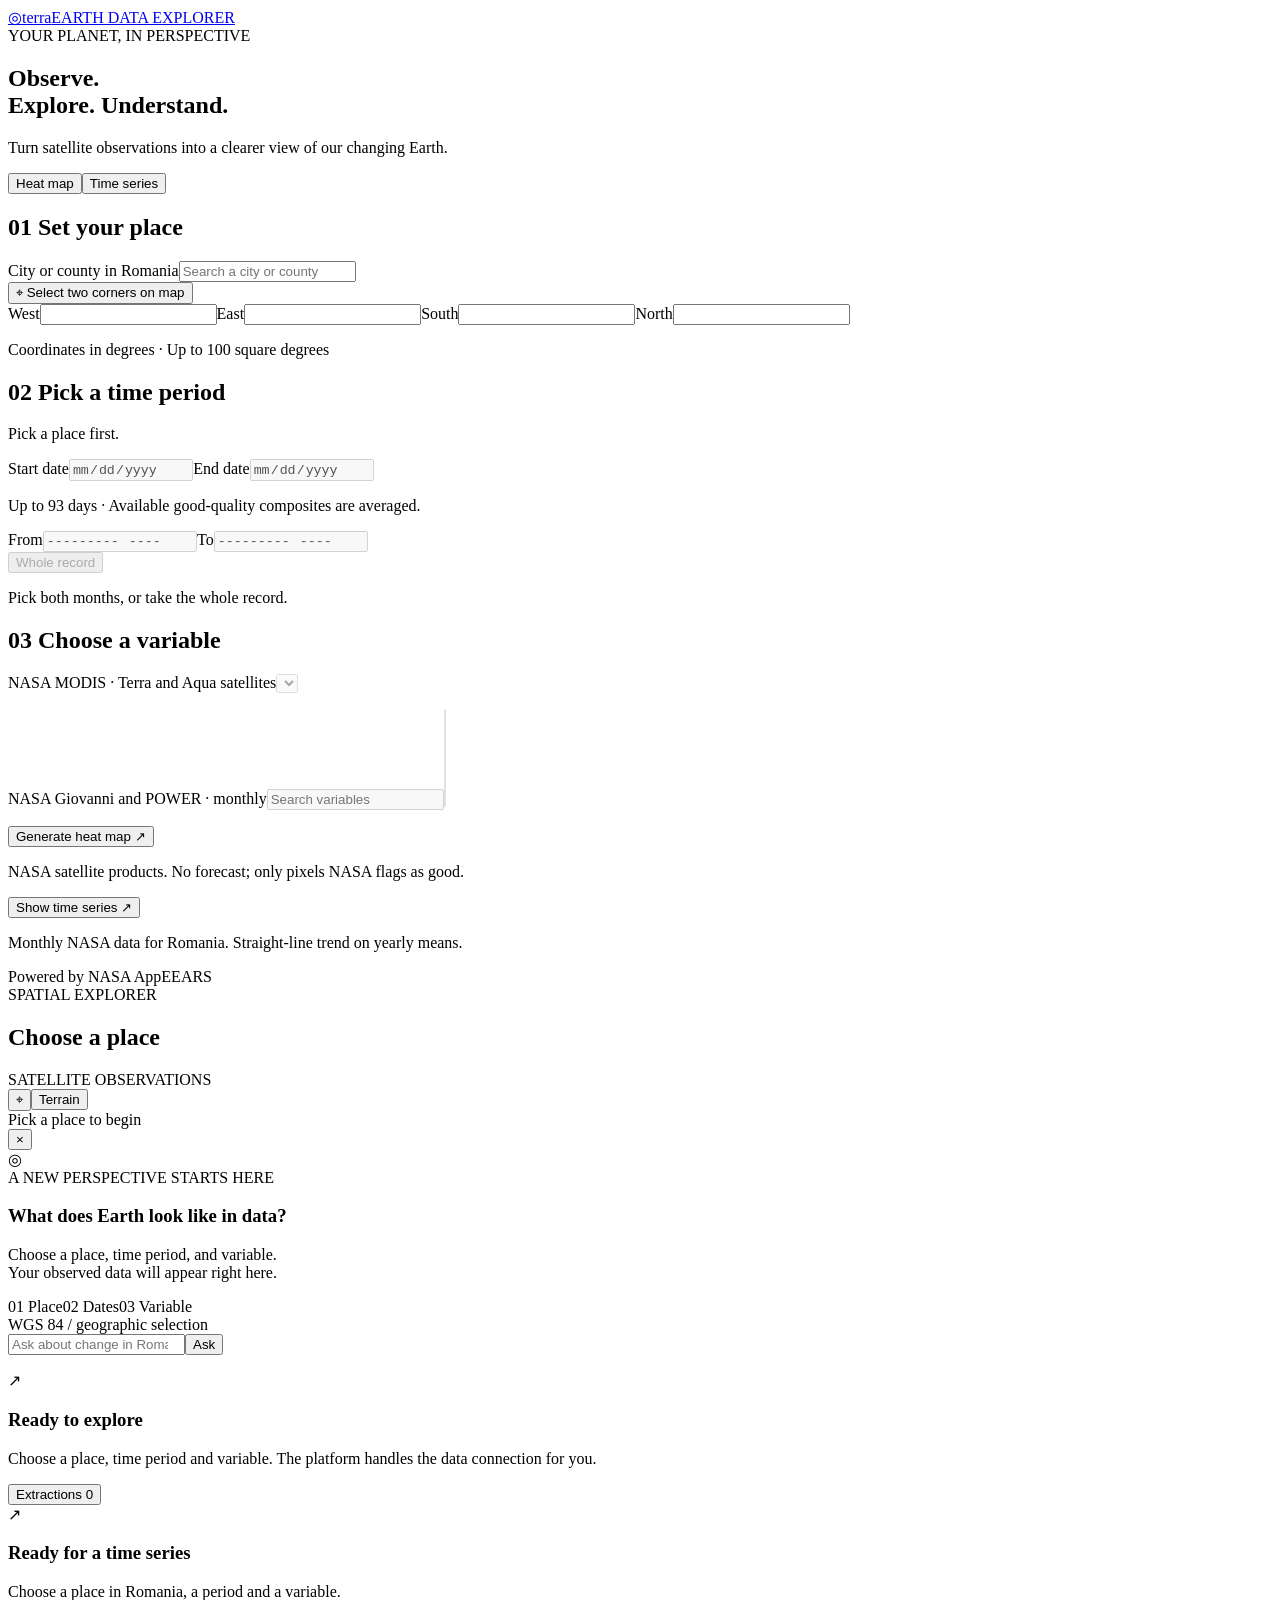
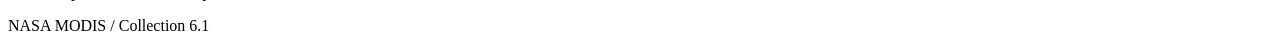
==== commit 0f1dc232: "closable modal" ====
--- a/static/index.html
+++ b/static/index.html
@@ -11,7 +11,6 @@
 <body>
 <header class="topbar">
   <a class="brand" href="/" aria-label="Terra home"><span class="brandmark">◎</span>terra<span class="brand-divider"></span><span class="brand-sub">EARTH DATA EXPLORER</span></a>
-  <nav class="top-nav" aria-label="Main navigation"><a class="active" href="/">Explorer</a></nav><div class="top-actions"><button class="text-button" id="about-button">About the data ↗</button></div>
 </header>
 <main class="workspace">
   <aside class="sidebar">
@@ -44,7 +43,7 @@
     <div class="map-wrap"><div id="map" aria-label="Interactive map. Use the coordinate fields as a keyboard alternative."></div>
       <div class="map-tools"><button id="fit-button" title="Fit selected region" aria-label="Fit selected region">⌖</button><button id="basemap-button" title="Switch basemap">Terrain</button></div>
       <div class="map-hint" id="map-hint">Pick a place to begin</div>
-      <div class="empty-card" id="empty-card"><div class="orb">◎</div><span class="eyebrow">A NEW PERSPECTIVE STARTS HERE</span><h3>What does Earth look like in data?</h3><p>Choose a place, time period, and variable.<br>Your observed data will appear right here.</p><div class="empty-steps"><span>01 Place</span><span>02 Dates</span><span>03 Variable</span></div></div>
+      <div class="empty-card" id="empty-card"><button class="close-button" id="empty-close" type="button" aria-label="Close">×</button><div class="orb">◎</div><span class="eyebrow">A NEW PERSPECTIVE STARTS HERE</span><h3>What does Earth look like in data?</h3><p>Choose a place, time period, and variable.<br>Your observed data will appear right here.</p><div class="empty-steps"><span>01 Place</span><span>02 Dates</span><span>03 Variable</span></div></div>
       <div class="legend" id="legend" hidden><div class="legend-top"><strong id="legend-title">Temperature</strong><span id="legend-unit">°C</span></div><div class="gradient" id="gradient"></div><div class="legend-values"><span id="legend-min"></span><span id="legend-max"></span></div><label class="opacity-label">Layer opacity<input id="opacity" type="range" min="0" max="1" step="0.05" value="0.85"></label><p>Transparent areas = no good-quality data</p></div>
       <div class="map-coordinates" id="map-coordinates">WGS 84 / geographic selection</div>
     </div>
@@ -55,10 +54,9 @@
       <div id="result-panel" hidden><div class="result-toolbar"><label for="frame">View composite<select id="frame"><option value="mean">Period mean</option></select></label><div class="download-links"><a id="download-tif" class="outline-button">GeoTIFF ↓</a><a id="download-png" class="outline-button">PNG ↓</a><a id="download-json" class="text-button">Metadata ↗</a></div></div><div class="stats"><div><span>MEAN</span><strong id="stat-mean">—</strong></div><div><span>MINIMUM</span><strong id="stat-min">—</strong></div><div><span>MAXIMUM</span><strong id="stat-max">—</strong></div><div><span>VALID COVERAGE</span><strong id="stat-coverage">—</strong></div></div><p class="field-note">Display-grid statistics · Equal weight per source composite · Missing pixels stay blank</p></div>
       <div id="series-panel" hidden><h3 id="series-title"></h3><svg id="series-chart" viewBox="0 0 800 260" role="img" aria-label="Time series chart"></svg><p id="series-trend" role="status"></p><p class="field-note" id="series-note"></p></div><div id="series-ranking" class="series-only"></div>
     </div>
-    <footer class="main-footer"><button class="text-button" id="method-button">Data & methodology ↗</button><span class="heat-only">NASA MODIS <span class="footer-sep">/</span> Collection 6.1</span></footer>
+    <footer class="main-footer"><span class="heat-only">NASA MODIS <span class="footer-sep">/</span> Collection 6.1</span></footer>
   </section>
 </main>
-<dialog id="about-dialog"><div class="dialog-top"><div class="eyebrow">DATA & METHODOLOGY</div><button class="close-button" data-close aria-label="Close">×</button></div><h2>Observations, made visible.</h2><p>This app uses NASA AppEEARS to retrieve MODIS Collection 6.1 products from the Terra and Aqua satellites: land-surface temperature (MOD11A2, MYD11A2), vegetation indices (MOD13A2, MYD13A2), leaf area index and FPAR (MOD15A2H), plant growth (MOD17A2HGF) and evapotranspiration (MOD16A2GF). The list shows the variables that have data in your dates.</p><h3>What the colors mean</h3><p>Colors represent the variable's physical value. Temperature, vegetation indices, leaf area and FPAR are satellite retrievals. Evapotranspiration and plant growth are NASA estimates computed from satellite and weather-model data. None is a forecast. Clouds, missing observations, and pixels that fail NASA's quality flags stay transparent.</p><h3>A careful view of time</h3><p>Vegetation indices span 16 days; the other products span 8. The period map is an equally weighted mean of available composites, not a daily or duration-weighted average. Composite start dates identify frames; their observation windows may extend beyond your dates.</p><h3>Display resolution</h3><p>Sources are approximately 1 km or 500 m. For a responsive map, the app samples a grid of up to 640 pixels per side using nearest neighbors. GeoTIFF exports use that same Web Mercator grid. Statistics describe displayed pixels, not an area-weighted regional mean. Metadata includes the NASA task ID, source filenames, checksums, quality rules, and scale factors.</p><div class="source-links"><a href="https://appeears.earthdatacloud.nasa.gov/api/" target="_blank" rel="noreferrer">AppEEARS · active data provider ↗</a><a href="https://giovanni.gsfc.nasa.gov/" target="_blank" rel="noreferrer">Giovanni · time series ↗</a><a href="https://power.larc.nasa.gov/" target="_blank" rel="noreferrer">NASA POWER · time series ↗</a><a href="https://www.ncei.noaa.gov/cdo-web/" target="_blank" rel="noreferrer">NOAA CDO · station observations ↗</a></div><h3>Time series</h3><p>Monthly values for Romania from NASA Giovanni and NASA POWER. Each variable says whether it is a satellite measurement or a model product. A town is the grid cell that contains it; a box is the mean of the grid cells inside it, weighted by area; a county is the box around its towns, not its exact outline. The trend is a straight line through the yearly means of complete years, with the p-value of its slope and the Mann-Kendall test beside it.</p><p class="field-note">Heat maps come through AppEEARS; time series through Giovanni and POWER. NOAA CDO is a reference link only. Town names: GeoNames, CC BY 4.0.</p></dialog>
 <dialog id="history-dialog"><div class="dialog-top"><div class="eyebrow">THIS SERVER SESSION</div><button class="close-button" data-close aria-label="Close">×</button></div><h2>Your extractions</h2><p>Tasks continue while this server is running. Download results before the server restarts. Your extraction history is private to this browser session.</p><div id="history-list"></div></dialog>
 <noscript>This application requires JavaScript for the interactive map and NASA data requests.</noscript>
 </body></html>
